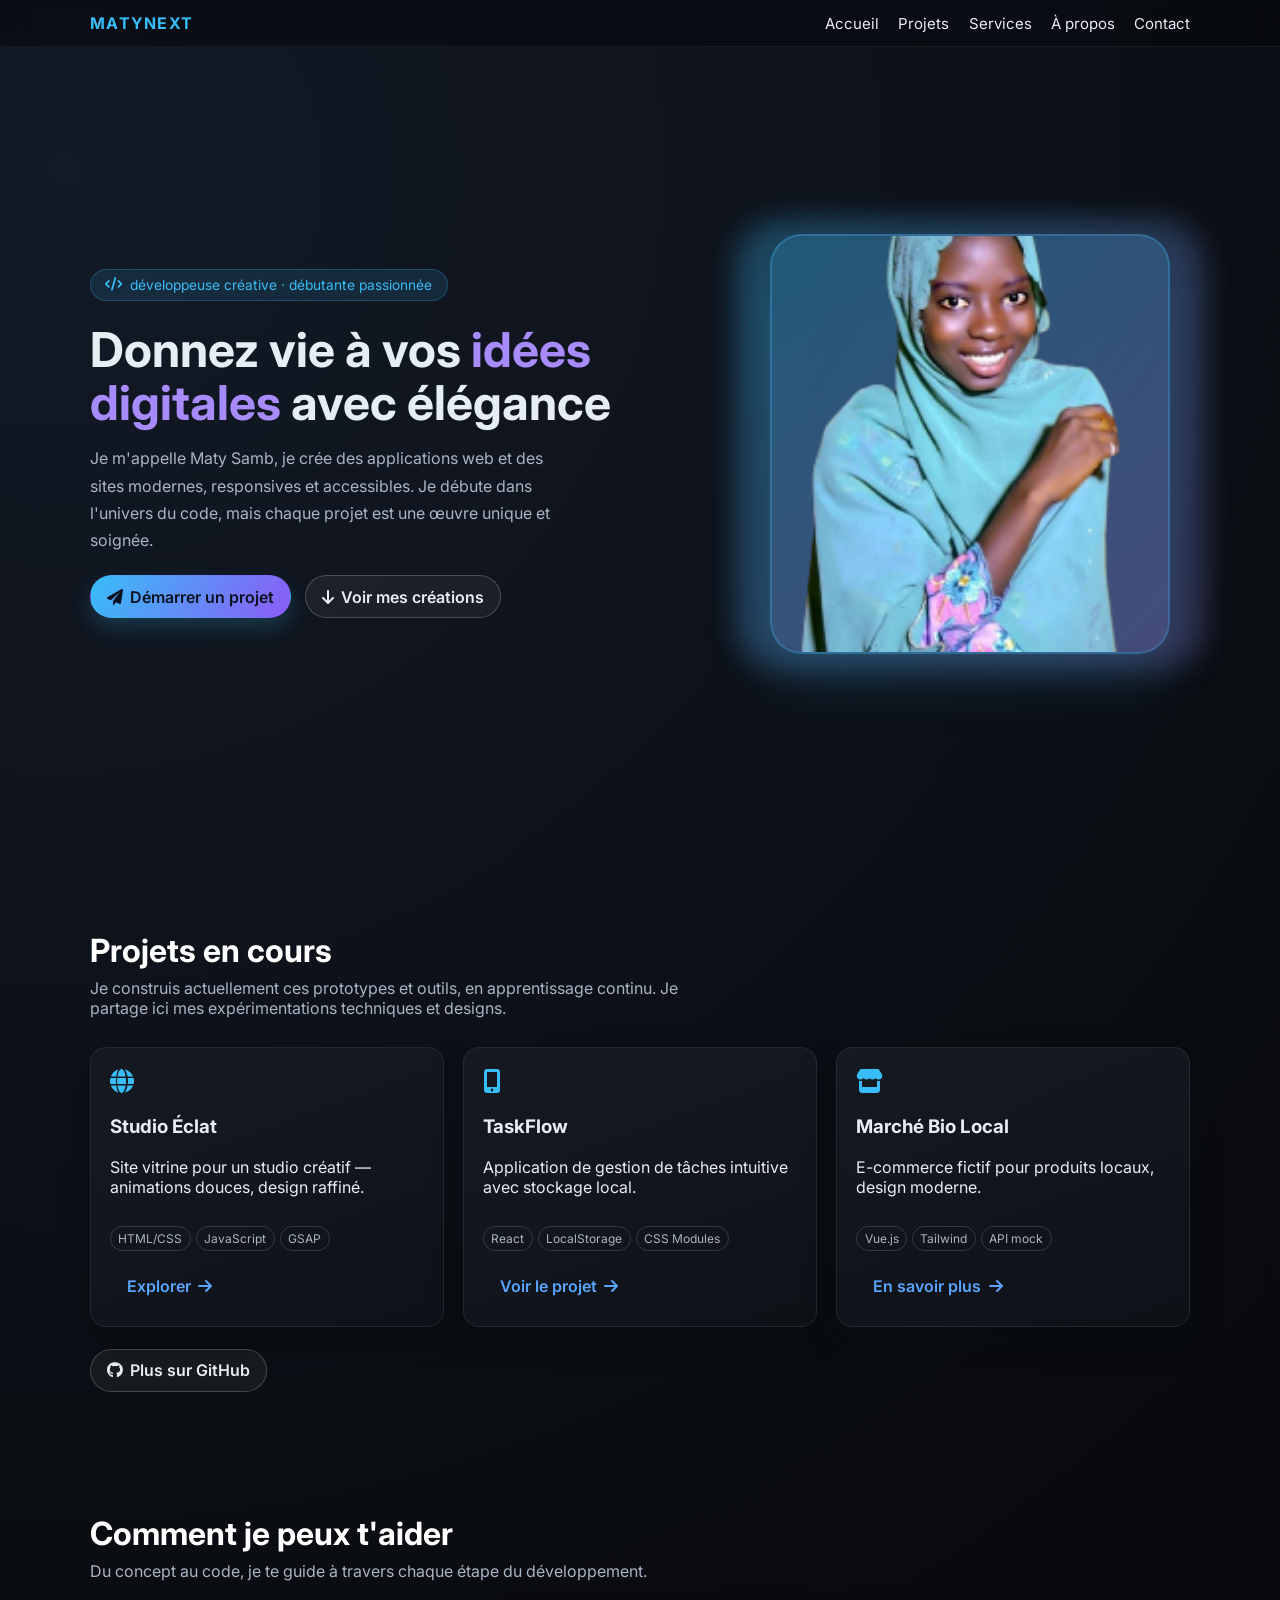
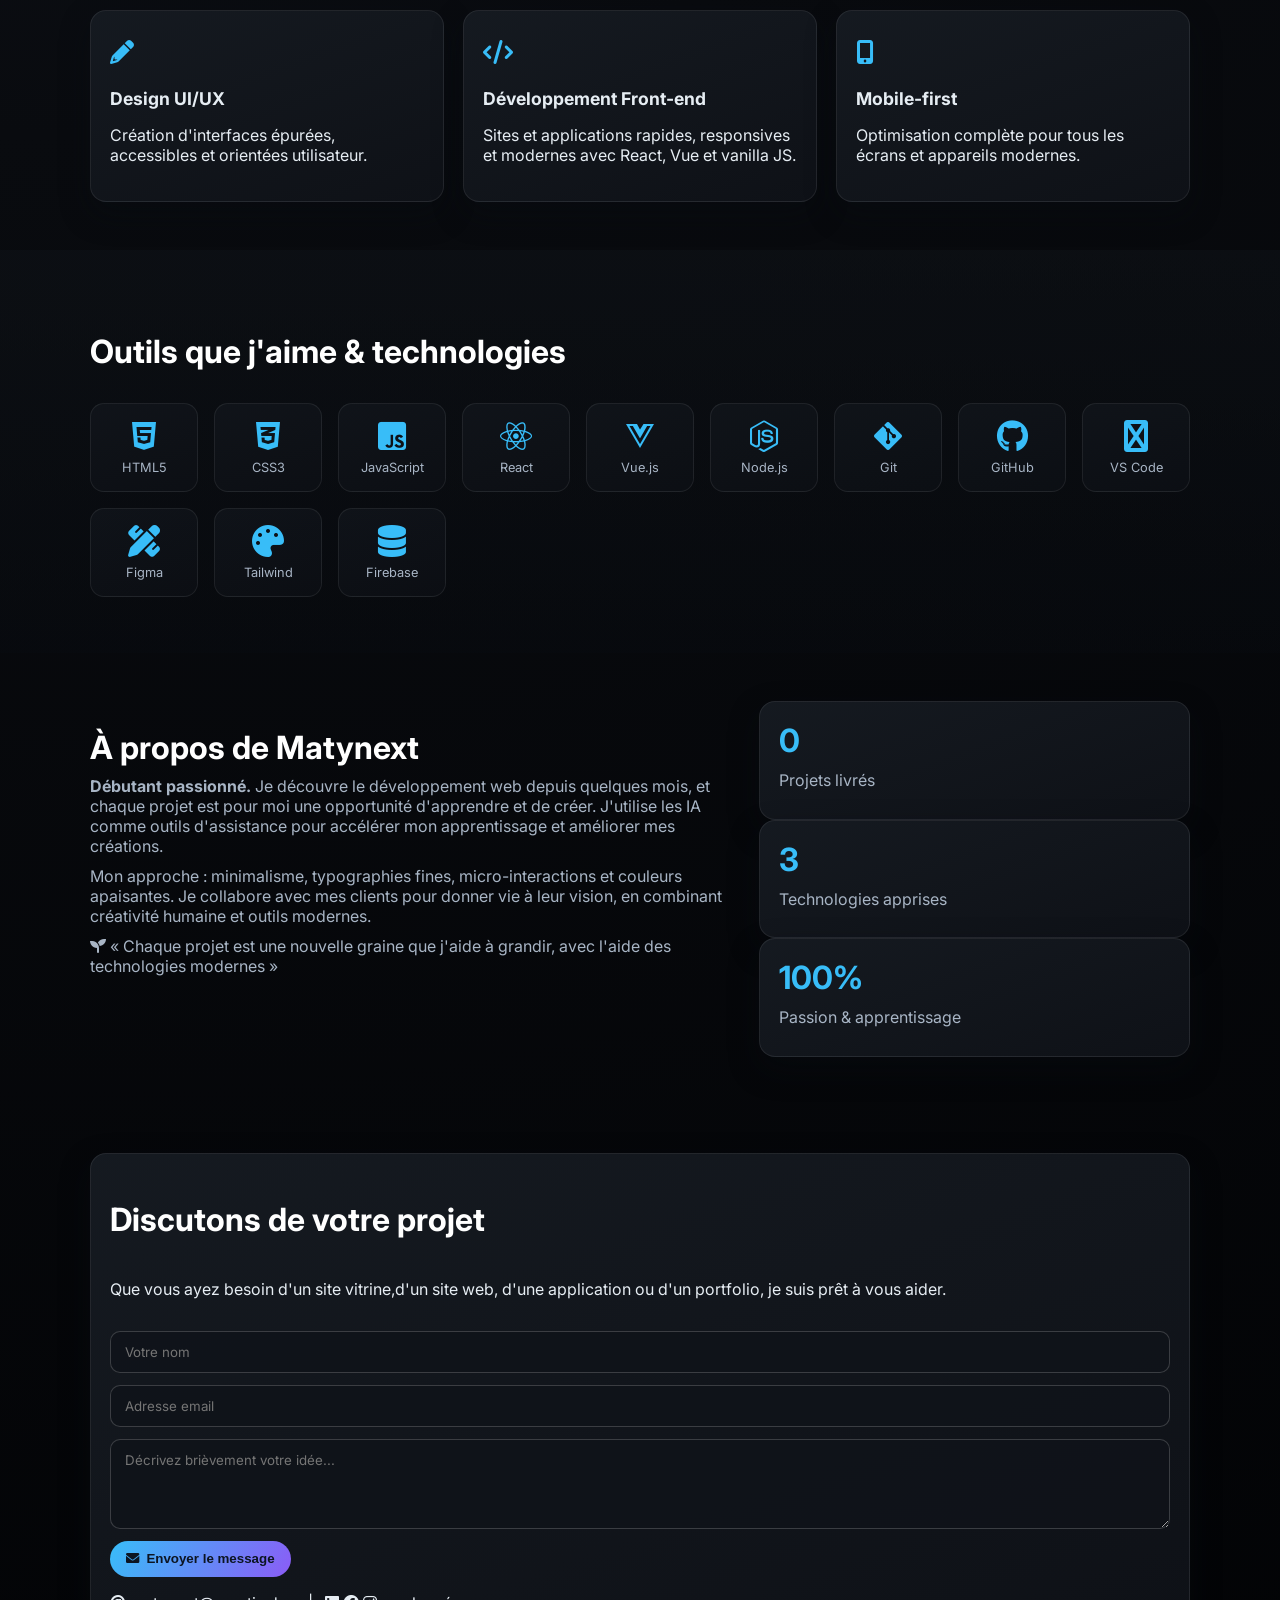
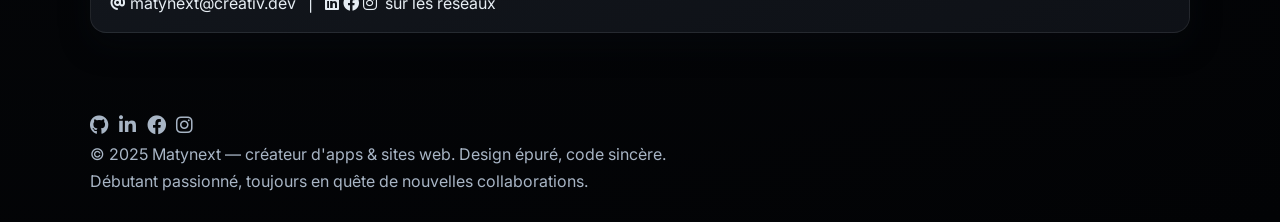
==== index.html @ 8b1a4844 "Rename main file to index.html for Netlify" ====
<!DOCTYPE html>
<html lang="fr">
<head>
  <meta charset="UTF-8">
  <meta name="viewport" content="width=device-width, initial-scale=1.0, viewport-fit=cover">
  <title>Matynext · Créatrice d'apps & sites web</title>
  
  <!-- Polices Google Fonts -->
  <link href="https://fonts.googleapis.com/css2?family=Inter:opsz,wght@14..32,300;14..32,400;14..32,500;14..32,600;14..32,700&family=Space+Grotesk:wght@400;500;600&display=swap" rel="stylesheet">
  
  <!-- Font Awesome icônes -->
  <link rel="stylesheet" href="https://cdnjs.cloudflare.com/ajax/libs/font-awesome/6.0.0-beta3/css/all.min.css">
  
  <!-- Mon fichier CSS externe -->
  <link rel="stylesheet" href="style.css">
</head>
<body>
  <a class="skip-link" href="#home">Aller au contenu</a>

  <!-- ==================== NAVIGATION ==================== -->
  <nav class="navbar" id="navbar" role="navigation" aria-label="Navigation principale">
    <div class="nav-container">
      <div class="logo">
        <a href="#">matynext</a>
      </div>
      <button class="nav-toggle" aria-label="Ouvrir le menu" aria-expanded="false" aria-controls="main-navigation" aria-haspopup="true">
        <i class="fas fa-bars"></i>
      </button>
      <ul class="nav-links" id="main-navigation">
        <li><a href="#home">Accueil</a></li>
        <li><a href="#projects">Projets</a></li>
        <li><a href="#services">Services</a></li>
        <li><a href="#about">À propos</a></li>
        <li><a href="#contact">Contact</a></li>
      </ul>
    </div>
  </nav>

  <!-- ==================== SECTION HERO ==================== -->
  <main>
    <section id="home" class="hero">
      <div class="container hero-grid">
        <div class="hero-content">
          <div class="hero-badge">
            <i class="fas fa-code"></i> développeuse créative · débutante passionnée 
          </div>
          <h1>Donnez vie à vos <span class="highlight">idées digitales</span> avec élégance</h1>
          <p>Je m'appelle Maty Samb, je crée des applications web et des sites modernes, responsives et accessibles. Je débute dans l'univers du code, mais chaque projet est une œuvre unique et soignée.</p>
          <div class="btn-group">
            <a href="#contact" class="btn-primary">
              <i class="fas fa-paper-plane"></i> Démarrer un projet
            </a>
            <a href="#projects" class="btn-outline">
              <i class="fas fa-arrow-down"></i> Voir mes créations
            </a>
          </div>
        </div>
        <div class="hero-visual">
          <div class="profile-container">
            <img src="profile.png" alt="Photo de profil - Matynext" class="profile-image">
          </div>
        </div>
      </div>
    </section>

    <!-- ==================== SECTION PROJETS ==================== -->
    <section id="projects">
      <div class="container">
        <h2 class="section-title">Projets en cours</h2>
        <div class="section-sub">
          Je construis actuellement ces prototypes et outils, en apprentissage continu. Je partage ici mes expérimentations techniques et designs.
        </div>
        
        <div class="projects-grid">
          <!-- Projet 1 -->
          <div class="project-card">
            <div class="project-icon"><i class="fas fa-globe"></i></div>
            <h3>Studio Éclat</h3>
            <p>Site vitrine pour un studio créatif — animations douces, design raffiné.</p>
            <div class="project-tags">
              <span>HTML/CSS</span>
              <span>JavaScript</span>
              <span>GSAP</span>
            </div>
            <a href="#" class="project-link">Explorer <i class="fas fa-arrow-right"></i></a>
          </div>

          <!-- Projet 2 -->
          <div class="project-card">
            <div class="project-icon"><i class="fas fa-mobile-alt"></i></div>
            <h3>TaskFlow</h3>
            <p>Application de gestion de tâches intuitive avec stockage local.</p>
            <div class="project-tags">
              <span>React</span>
              <span>LocalStorage</span>
              <span>CSS Modules</span>
            </div>
            <a href="#" class="project-link">Voir le projet <i class="fas fa-arrow-right"></i></a>
          </div>

          <!-- Projet 3 -->
          <div class="project-card">
            <div class="project-icon"><i class="fas fa-store"></i></div>
            <h3>Marché Bio Local</h3>
            <p>E-commerce fictif pour produits locaux, design moderne.</p>
            <div class="project-tags">
              <span>Vue.js</span>
              <span>Tailwind</span>
              <span>API mock</span>
            </div>
            <a href="#" class="project-link">En savoir plus <i class="fas fa-arrow-right"></i></a>
          </div>
        </div>

        <div class="github-more">
          <a href="#" class="btn-outline">
            <i class="fab fa-github"></i> Plus sur GitHub
          </a>
        </div>
      </div>
    </section>

    <!-- ==================== SECTION SERVICES ==================== -->
    <section id="services" class="services-section">
      <div class="container">
        <h2 class="section-title">Comment je peux t'aider</h2>
        <div class="section-sub">
          Du concept au code, je te guide à travers chaque étape du développement.
        </div>
        
        <div class="services-grid">
          <div class="service-item">
            <div class="service-icon"><i class="fas fa-pencil-alt"></i></div>
            <h4>Design UI/UX</h4>
            <p>Création d'interfaces épurées, accessibles et orientées utilisateur.</p>
          </div>
          <div class="service-item">
            <div class="service-icon"><i class="fas fa-code"></i></div>
            <h4>Développement Front-end</h4>
            <p>Sites et applications rapides, responsives et modernes avec React, Vue et vanilla JS.</p>
          </div>
          <div class="service-item">
            <div class="service-icon"><i class="fas fa-mobile-alt"></i></div>
            <h4>Mobile-first</h4>
            <p>Optimisation complète pour tous les écrans et appareils modernes.</p>
          </div>
        </div>
      </div>
    </section>

    <!-- ==================== SECTION OUTILS & TECHNOLOGIES ==================== -->
    <section id="tools" class="tools-section">
      <div class="container">
        <h2 class="section-title">Outils que j'aime & technologies</h2>
        <div class="tools-grid">
          <div class="tool-item" title="HTML5"><i class="fab fa-html5"></i><span>HTML5</span></div>
          <div class="tool-item" title="CSS3"><i class="fab fa-css3-alt"></i><span>CSS3</span></div>
          <div class="tool-item" title="JavaScript"><i class="fab fa-js-square"></i><span>JavaScript</span></div>
          <div class="tool-item" title="React"><i class="fab fa-react"></i><span>React</span></div>
          <div class="tool-item" title="Vue.js"><i class="fab fa-vuejs"></i><span>Vue.js</span></div>
          <div class="tool-item" title="Node.js"><i class="fab fa-node-js"></i><span>Node.js</span></div>
          <div class="tool-item" title="Git"><i class="fab fa-git-alt"></i><span>Git</span></div>
          <div class="tool-item" title="GitHub"><i class="fab fa-github"></i><span>GitHub</span></div>
          <div class="tool-item" title="VS Code"><i class="fab fa-code"></i><span>VS Code</span></div>
          <div class="tool-item" title="Figma"><i class="fas fa-pencil-ruler"></i><span>Figma</span></div>
          <div class="tool-item" title="Tailwind"><i class="fas fa-palette"></i><span>Tailwind</span></div>
          <div class="tool-item" title="Firebase"><i class="fas fa-database"></i><span>Firebase</span></div>
        </div>
      </div>
    </section>

    <!-- ==================== SECTION À PROPOS ==================== -->
    <section id="about">
      <div class="container about-wrap">
        <div class="about-text">
          <h2 class="section-title">À propos de Matynext</h2>
          <p><strong>Débutant passionné.</strong> Je découvre le développement web depuis quelques mois, et chaque projet est pour moi une opportunité d'apprendre et de créer. J'utilise les IA comme outils d'assistance pour accélérer mon apprentissage et améliorer mes créations.</p>
          <p>Mon approche : minimalisme, typographies fines, micro-interactions et couleurs apaisantes. Je collabore avec mes clients pour donner vie à leur vision, en combinant créativité humaine et outils modernes.</p>
          <p><i class="fas fa-seedling"></i> « Chaque projet est une nouvelle graine que j'aide à grandir, avec l'aide des technologies modernes »</p>
        </div>
        <div class="about-stats">
          <div>
            <span class="stat-number">0</span>
            <p>Projets livrés</p>
          </div>
          <div>
            <span class="stat-number">3</span>
            <p>Technologies apprises</p>
          </div>
          <div>
            <span class="stat-number">100%</span>
            <p>Passion & apprentissage</p>
          </div>
        </div>
      </div>
    </section>

    <!-- ==================== SECTION CONTACT ==================== -->
    <section id="contact">
      <div class="container">
        <div class="contact-section">
          <h2 class="section-title">Discutons de votre projet</h2>
          <p>Que vous ayez besoin d'un site vitrine,d'un site web, d'une application ou d'un portfolio, je suis prêt à vous aider.</p>
          
          <form class="contact-form" id="contactForm">
            <input type="text" id="userName" placeholder="Votre nom" required>
            <input type="email" id="userEmail" placeholder="Adresse email" required>
            <textarea id="userMessage" rows="4" placeholder="Décrivez brièvement votre idée..."></textarea>
            <button type="submit" class="btn-submit">
              <i class="fas fa-envelope"></i> Envoyer le message
            </button>
          </form>
          
          <div class="contact-info">
            <i class="fas fa-at"></i> matynext@creativ.dev &nbsp;&nbsp;|&nbsp;&nbsp;
            <i class="fab fa-linkedin"></i> <i class="fab fa-facebook"></i> <i class="fab fa-instagram"></i> &nbsp;sur les réseaux
          </div>
        </div>
      </div>
    </section>
  </main>

  <!-- ==================== FOOTER ==================== -->
  <footer>
    <div class="container">
      <div class="social-links">
        <a href="#" aria-label="GitHub"><i class="fab fa-github"></i></a>
        <a href="#" aria-label="LinkedIn"><i class="fab fa-linkedin-in"></i></a>
        <a href="#" aria-label="Facebook"><i class="fab fa-facebook"></i></a>
        <a href="#" aria-label="Instagram"><i class="fab fa-instagram"></i></a>
      </div>
      <p>© 2025 Matynext — créateur d'apps & sites web. Design épuré, code sincère.</p>
      <p class="footer-tagline">Débutant passionné, toujours en quête de nouvelles collaborations.</p>
    </div>
  </footer>

  <!-- Mon fichier JavaScript externe -->
  <script src="script.js"></script>
</body>
</html>
---- style.css ----
:root {
  --bg: #0d1117;
  --surface: #161b22;
  --surface-2: #21262d;
  --text: #e6edf3;
  --muted: #a8b5c5;
  --accent: #38bdf8;
  --accent-2: #a78bfa;
  --link: #58a6ff;
  --radius: 16px;
  --shadow: 0 12px 30px rgba(8, 12, 18, 0.4);
}

* {
  box-sizing: border-box;
}

html, body {
  margin: 0;
  padding: 0;
  background: radial-gradient(circle at 5% 5%, #131a26 0%, #090b0f 45%, #020305 100%);
  color: var(--text);
  font-family: "Inter", "Segoe UI", Roboto, sans-serif;
  text-rendering: optimizeLegibility;
  scroll-behavior: smooth;
}

a {
  color: inherit;
  text-decoration: none;
}

.skip-link {
  position: absolute;
  top: -40px;
  left: 0;
  background: var(--accent);
  color: #0b1220;
  padding: 0.6rem 1rem;
  border-radius: 0 0 0.25rem 0;
  z-index: 1000;
  transition: top 0.2s ease;
}

.skip-link:focus {
  top: 0;
}

:focus-visible {
  outline: 2px solid var(--accent);
  outline-offset: 2px;
}

.container {
  width: min(1100px, 92vw);
  margin: 0 auto;
}

.navbar {
  position: sticky;
  top: 0;
  width: 100%;
  z-index: 50;
  background: rgba(8, 11, 16, 0.72);
  border-bottom: 1px solid rgba(255, 255, 255, 0.06);
  backdrop-filter: blur(12px);
}

.nav-container {
  display: flex;
  align-items: center;
  justify-content: space-between;
  gap: 1rem;
  padding: 0.8rem 0;
  width: min(1100px, 90vw);
  margin: auto;
}

.logo a {
  font-weight: 700;
  letter-spacing: 0.08em;
  color: var(--accent);
  text-transform: uppercase;
}

.nav-links {
  list-style: none;
  display: flex;
  gap: 1.2rem;
  margin: 0;
  padding: 0;
}

.nav-links a {
  font-size: 0.94rem;
  color: var(--text);
  transition: color 0.2s ease, transform 0.2s ease;
}

.nav-links a:hover,
.nav-links a:focus {
  color: var(--accent);
  transform: translateY(-1px);
}

.nav-toggle {
  display: none;
  border: 0;
  background: transparent;
  color: var(--text);
  font-size: 1.2rem;
  cursor: pointer;
}

.hero {
  min-height: 90vh;
  display: grid;
  place-items: center;
  padding: 3rem 0 4rem;
}

.hero-grid {
  display: grid;
  grid-template-columns: minmax(0, 1fr) minmax(320px, 440px);
  align-items: center;
  gap: 2.5rem;
  max-width: 1100px;
}

.hero-content {
  animation: fadeInUp 0.8s ease forwards 0.2s;
  opacity: 0;
}

.hero-visual {
  display: flex;
  align-items: center;
  justify-content: center;
  position: relative;
  min-height: 420px;
}

.profile-container {
  position: relative;
  width: 100%;
  max-width: 420px;
  height: 420px;
  border-radius: 38px;
  overflow: hidden;
  background: linear-gradient(145deg, rgba(16, 23, 33, 0.9), rgba(21, 29, 42, 0.7));
  border: 1px solid rgba(67, 108, 194, 0.4);
  box-shadow: 0 24px 70px rgba(0, 0, 0, 0.35), inset 0 0 0 1px rgba(87, 165, 255, 0.12);
  transition: transform 0.35s ease, box-shadow 0.35s ease;
}

.profile-container::before {
  content: '';
  position: absolute;
  inset: 0;
  background-image: radial-gradient(circle at 20% 15%, rgba(56, 189, 248, 0.26), transparent 35%),
                    radial-gradient(circle at 80% 80%, rgba(167, 139, 250, 0.23), transparent 34%);
  z-index: 1;
  pointer-events: none;
}

.profile-image {
  width: 100%;
  height: 100%;
  object-fit: cover;
  object-position: center;
  border-radius: 32px;
  display: block;
  position: relative;
  z-index: 2;
}

.profile-container:hover {
  transform: translateY(-8px) scale(1.01);
  box-shadow: 0 30px 85px rgba(0, 0, 0, 0.45), inset 0 0 0 1px rgba(67, 108, 194, 0.6);
}

.hero-visual::after {
  content: '';
  position: absolute;
  inset: -15px;
  border-radius: 46px;
  background: linear-gradient(120deg, rgba(56, 189, 248, 0.38), rgba(167, 139, 250, 0.32));
  filter: blur(14px);
  opacity: 0.75;
}

.hero-visual > .profile-container {
  position: relative;
  z-index: 5;
}


.hero-content h1 {
  font-size: clamp(1.8rem, 4vw, 3rem);
  margin: 0.4rem 0 1rem;
  line-height: 1.1;
}

.highlight {
  color: var(--accent-2);
}

.hero-content p {
  color: var(--muted);
  line-height: 1.7;
  max-width: 46ch;
}

.hero-badge {
  display: inline-flex;
  align-items: center;
  gap: 0.5rem;
  margin-bottom: 1rem;
  color: var(--accent);
  background: rgba(56, 189, 248, 0.12);
  border: 1px solid rgba(56, 189, 248, 0.25);
  border-radius: 999px;
  padding: 0.45rem 0.9rem;
  font-size: 0.86rem;
}

.profile-container {
  position: relative;
  width: 100%;
  max-width: 400px;
  aspect-ratio: 1;
  border-radius: calc(var(--radius) * 2);
  overflow: hidden;
  background: linear-gradient(160deg, rgba(56, 189, 248, 0.2), rgba(167, 139, 250, 0.2));
  border: 2px solid rgba(56, 189, 248, 0.3);
  box-shadow: 0 20px 60px rgba(56, 189, 248, 0.2);
  animation: fadeInUp 0.8s ease forwards 0.2s;
  opacity: 0;
  animation-fill-mode: both;
}

.profile-container::before {
  content: '';
  position: absolute;
  inset: 0;
  background: linear-gradient(135deg, transparent 0%, rgba(56, 189, 248, 0.1) 100%);
  z-index: 1;
  pointer-events: none;
}

.profile-image {
  width: 100%;
  height: 100%;
  object-fit: cover;
  object-position: center;
  display: block;
}

.profile-container:hover {
  box-shadow: 0 24px 72px rgba(56, 189, 248, 0.3);
  border-color: rgba(56, 189, 248, 0.5);
  transform: translateY(-4px);
  transition: all 0.3s ease;
}

.btn-group {
  display: flex;
  flex-wrap: wrap;
  gap: 0.85rem;
  margin-top: 1.3rem;
}

.btn-primary,
.btn-outline,
.btn-submit,
.project-link {
  display: inline-flex;
  align-items: center;
  gap: 0.45rem;
  border-radius: 999px;
  padding: 0.66rem 1rem;
  font-weight: 600;
  border: 1px solid transparent;
  transition: all 0.3s ease;
}

.btn-primary {
  color: #0b1220;
  background: linear-gradient(120deg, #38bdf8, #8b5cf6);
  box-shadow: 0 10px 20px rgba(56, 189, 248, 0.2);
}

.btn-primary:hover {
  transform: translateY(-1px);
  box-shadow: 0 14px 26px rgba(56, 189, 248, 0.24);
}

.btn-outline {
  color: var(--text);
  border-color: rgba(204, 214, 224, 0.25);
  background: rgba(255, 255, 255, 0.05);
}

.btn-outline:hover {
  background: rgba(255, 255, 255, 0.12);
}

.section-title {
  font-size: clamp(1.4rem, 3vw, 2rem);
  margin-bottom: 0.5rem;
  color: #ffffff;
}

.section-sub {
  color: var(--muted);
  margin-bottom: 1.8rem;
  max-width: 64ch;
}

/* ==================== SECTION OUTILS ==================== */
.tools-section {
  padding: 3.5rem 0;
  background: linear-gradient(180deg, rgba(15, 19, 24, 0.5) 0%, rgba(8, 12, 18, 0.3) 100%);
}

.tools-grid {
  display: grid;
  grid-template-columns: repeat(auto-fit, minmax(100px, 1fr));
  gap: 1rem;
  margin-top: 2rem;
}

.tool-item {
  display: flex;
  flex-direction: column;
  align-items: center;
  justify-content: center;
  gap: 0.5rem;
  padding: 1rem;
  background: linear-gradient(160deg, rgba(22, 27, 34, 0.5), rgba(15, 18, 24, 0.5));
  border: 1px solid rgba(255, 255, 255, 0.08);
  border-radius: 14px;
  transition: all 0.3s ease;
  cursor: default;
}

.tool-item:hover {
  background: linear-gradient(160deg, rgba(22, 27, 34, 0.9), rgba(15, 18, 24, 0.9));
  border-color: rgba(56, 189, 248, 0.4);
  transform: translateY(-4px);
  box-shadow: 0 12px 24px rgba(56, 189, 248, 0.15);
}

.tool-item i {
  font-size: 2rem;
  color: var(--accent);
}

.tool-item span {
  font-size: 0.8rem;
  color: var(--muted);
  text-align: center;
  transition: color 0.3s ease;
}

.tool-item:hover span {
  color: var(--text);
}

.projects-grid,
.services-grid {
  display: grid;
  gap: 1.2rem;
  grid-template-columns: repeat(3, minmax(0, 1fr));
}

.project-card,
.service-item,
.about-stats > div,
.contact-section {
  background: linear-gradient(160deg, rgba(22, 27, 34, 0.95), rgba(15, 18, 24, 0.95));
  border: 1px solid rgba(255, 255, 255, 0.08);
  border-radius: var(--radius);
  padding: 1.2rem;
  box-shadow: var(--shadow);
  transition: all 0.3s ease;
}

.project-card:hover,
.service-item:hover {
  background: linear-gradient(160deg, rgba(30, 35, 44, 0.95), rgba(22, 26, 32, 0.95));
  border-color: rgba(56, 189, 248, 0.3);
  box-shadow: 0 16px 40px rgba(56, 189, 248, 0.12);
  transform: translateY(-6px);
}

.project-icon,
.service-item i {
  font-size: 1.5rem;
  color: var(--accent);
  margin-bottom: 0.7rem;
}

.service-icon {
  font-size: 2rem;
  color: var(--accent);
  margin-bottom: 0.8rem;
  transition: transform 0.3s ease, color 0.3s ease;
}

.service-item:hover .service-icon {
  transform: scale(1.15) rotate(8deg);
  color: var(--accent-2);
}

.service-item h4 {
  margin: 0 0 0.5rem 0;
  font-size: 1.1rem;
  color: var(--text);
}

.project-tags {
  margin-top: 0.85rem;
  display: inline-flex;
  flex-wrap: wrap;
  gap: 0.35rem;
}

.project-tags span {
  font-size: 0.75rem;
  border: 1px solid rgba(255, 255, 255, 0.15);
  padding: 0.25rem 0.45rem;
  border-radius: 999px;
  color: var(--muted);
}

.project-link {
  color: var(--link);
  margin-top: 0.8rem;
  transition: color 0.2s ease;
}

.project-link:hover {
  color: var(--accent);
}

.github-more {
  margin-top: 1.35rem;
}

.about-wrap {
  display: grid;
  grid-template-columns: 1.5fr 1fr;
  gap: 1.4rem;
  align-items: start;
}

.about-text p,
.about-stats p {
  color: var(--muted);
  margin: 0.6rem 0;
}

.stat-number {
  color: var(--accent);
  font-size: 2rem;
  font-weight: 700;
}

.contact-section {
  display: grid;
  gap: 1rem;
}

.contact-form {
  display: grid;
  gap: 0.75rem;
  margin: 0;
}

.contact-form input,
.contact-form textarea {
  border: 1px solid rgba(255, 255, 255, 0.18);
  border-radius: 10px;
  background: rgba(15, 19, 25, 0.8);
  color: var(--text);
  padding: 0.75rem 0.85rem;
  width: 100%;
  transition: all 0.3s ease;
  font-family: inherit;
}

.contact-form input:focus,
.contact-form textarea:focus {
  outline: none;
  border-color: rgba(56, 189, 248, 0.4);
  background: rgba(15, 19, 25, 0.95);
  box-shadow: 0 0 0 3px rgba(56, 189, 248, 0.1);
}

.btn-submit {
  background: linear-gradient(120deg, #38bdf8, #8b5cf6);
  color: #0c1522;
  border: none;
  width: fit-content;
}

footer {
  padding: 2rem 0 1.5rem;
  color: var(--muted);
}

footer .social-links {
  display: flex;
  align-items: center;
  gap: 0.65rem;
}

footer .social-links a {
  color: var(--muted);
  font-size: 1.2rem;
  transition: color 0.2s ease;
}

footer .social-links a:hover {
  color: var(--accent);
}

footer p {
  margin: 0.45rem 0;
}

section {
  padding: 3rem 0;
}

section h2 {
  margin-bottom: 1rem;
}

@keyframes fadeInUp {
  from {
    opacity: 0;
    transform: translateY(20px);
  }
  to {
    opacity: 1;
    transform: translateY(0);
  }
}

.project-card,
.service-item,
.tool-item {
  animation: fadeInUp 0.6s ease forwards;
  opacity: 0;
}

.project-card:nth-child(1),
.service-item:nth-child(1),
.tool-item:nth-child(1),
.tool-item:nth-child(2),
.tool-item:nth-child(3) {
  animation-delay: 0.1s;
}

.project-card:nth-child(2),
.service-item:nth-child(2),
.tool-item:nth-child(4),
.tool-item:nth-child(5),
.tool-item:nth-child(6) {
  animation-delay: 0.2s;
}

.project-card:nth-child(3),
.service-item:nth-child(3),
.tool-item:nth-child(7),
.tool-item:nth-child(8),
.tool-item:nth-child(9) {
  animation-delay: 0.3s;
}

.service-item:nth-child(4),
.tool-item:nth-child(10),
.tool-item:nth-child(11),
.tool-item:nth-child(12) {
  animation-delay: 0.4s;
}

@media (max-width: 980px) {
  .hero-grid {
    grid-template-columns: 1fr;
  }

  .projects-grid,
  .services-grid {
    grid-template-columns: repeat(2, minmax(0, 1fr));
  }

  .about-wrap {
    grid-template-columns: 1fr;
  }

  .tools-grid {
    grid-template-columns: repeat(auto-fit, minmax(80px, 1fr));
  }
}

@media (max-width: 760px) {
  section {
    padding: 2rem 0;
  }
  .nav-toggle {
    display: block;
  }

  .nav-links {
    position: fixed;
    inset: 60px 0 0 0;
    flex-direction: column;
    align-items: center;
    justify-content: start;
    padding-top: 1rem;
    gap: 1rem;
    background: rgba(8, 11, 16, 0.96);
    backdrop-filter: blur(16px);
    transform: translateY(-120%);
    transition: transform 0.25s ease;
    pointer-events: none;
    opacity: 0;
  }

  .nav-links.open {
    transform: translateY(0);
    opacity: 1;
    pointer-events: auto;
  }

  .nav-links a {
    font-size: 1.1rem;
  }

  .projects-grid,
  .services-grid {
    grid-template-columns: 1fr;
  }

  .container {
    width: 94vw;
  }

  .hero {
    min-height: 74vh;
  }
}

@media (prefers-reduced-motion: reduce) {
  *, *::before, *::after {
    transition-duration: 0.001ms !important;
    animation-duration: 0.001ms !important;
    animation-iteration-count: 1 !important;
  }
}
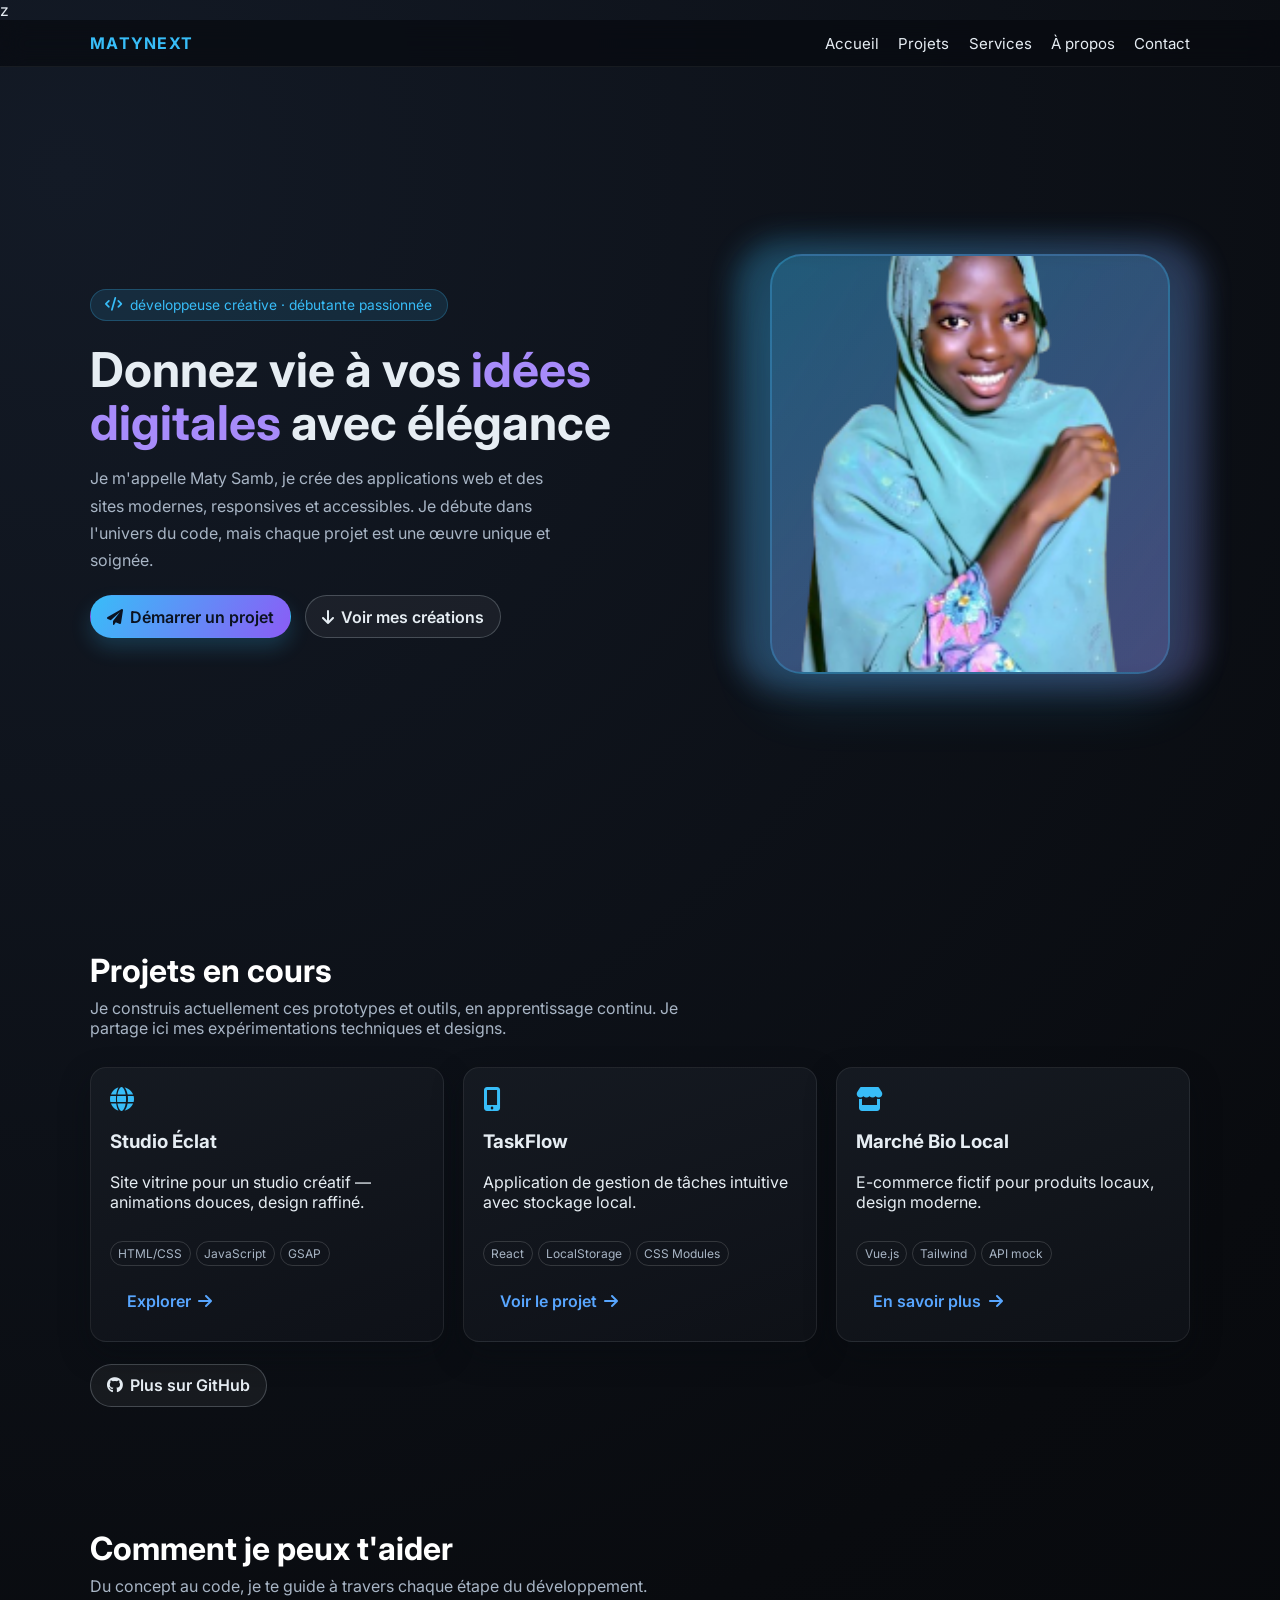
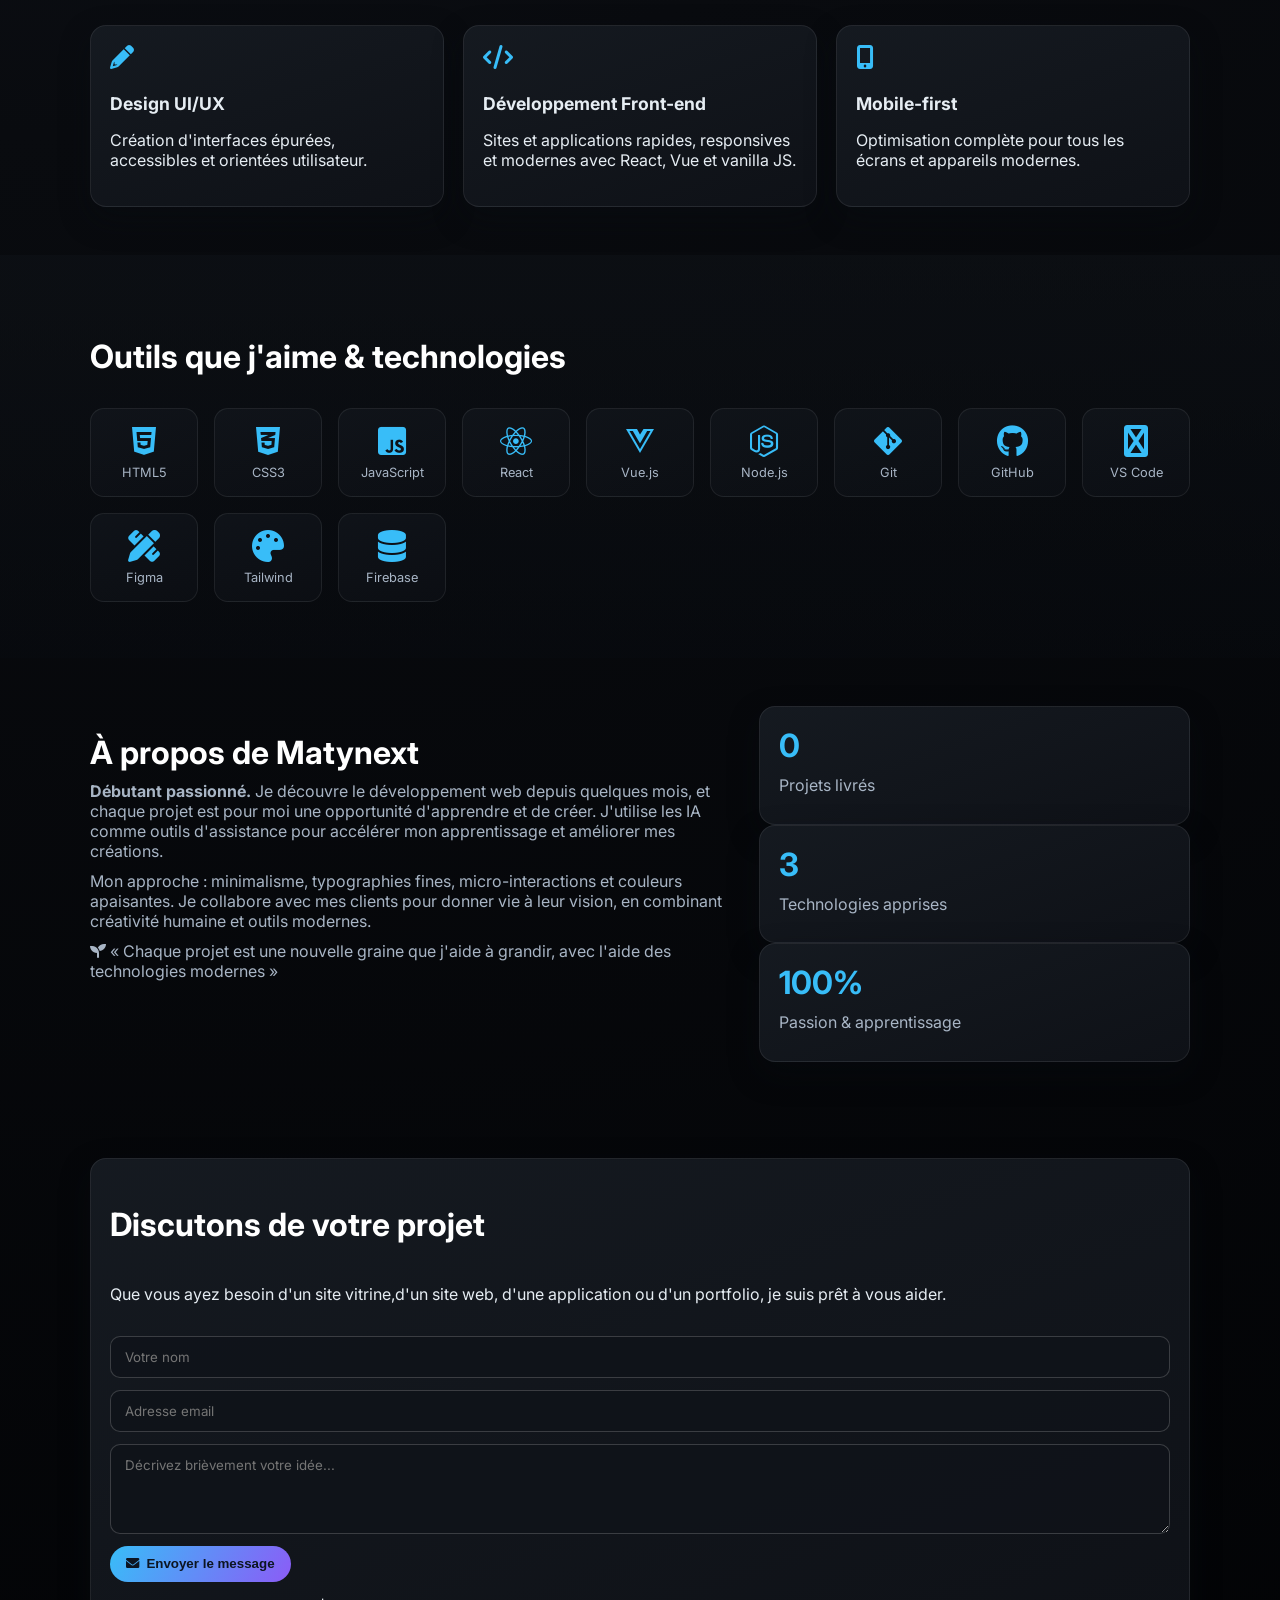
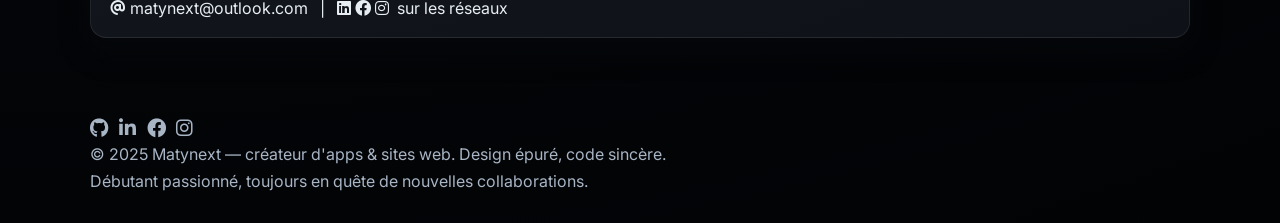
==== commit f47e8dc8: "Update homepage layout and scripts Improved design, fixed JS bugs, and adjusted styles." ====
--- a/index.html
+++ b/index.html
@@ -1,4 +1,4 @@
-<!DOCTYPE html>
+z<!DOCTYPE html>
 <html lang="fr">
 <head>
   <meta charset="UTF-8">
@@ -202,17 +202,27 @@
           <h2 class="section-title">Discutons de votre projet</h2>
           <p>Que vous ayez besoin d'un site vitrine,d'un site web, d'une application ou d'un portfolio, je suis prêt à vous aider.</p>
           
-          <form class="contact-form" id="contactForm">
-            <input type="text" id="userName" placeholder="Votre nom" required>
-            <input type="email" id="userEmail" placeholder="Adresse email" required>
-            <textarea id="userMessage" rows="4" placeholder="Décrivez brièvement votre idée..."></textarea>
+          <form class="contact-form" id="contactForm" action="https://formsubmit.co/matynext@outlook.com" method="POST">
+            <input type="hidden" name="_subject" value="Nouveau message depuis portfolio Matynext">
+            <input type="hidden" name="_captcha" value="false">
+            <input type="hidden" name="_cc" value="matynext@outlook.com">
+            <input type="hidden" name="_replyto" value="matynext@outlook.com">
+            <input type="hidden" name="_next" value="http://localhost:8000/?success=true">
+            <input type="text" id="userName" name="name" placeholder="Votre nom" required>
+            <input type="email" id="userEmail" name="email" placeholder="Adresse email" required>
+            <textarea id="userMessage" name=
+            
+            
+            
+            
+            "message" rows="4" placeholder="Décrivez brièvement votre idée..." required></textarea>
             <button type="submit" class="btn-submit">
               <i class="fas fa-envelope"></i> Envoyer le message
             </button>
           </form>
           
           <div class="contact-info">
-            <i class="fas fa-at"></i> matynext@creativ.dev &nbsp;&nbsp;|&nbsp;&nbsp;
+            <i class="fas fa-at"></i> matynext@outlook.com &nbsp;&nbsp;|&nbsp;&nbsp;
             <i class="fab fa-linkedin"></i> <i class="fab fa-facebook"></i> <i class="fab fa-instagram"></i> &nbsp;sur les réseaux
           </div>
         </div>
--- a/style.css
+++ b/style.css
@@ -503,6 +503,23 @@
   color: #0c1522;
   border: none;
   width: fit-content;
+}
+
+.confirmation-message {
+  background: rgba(56, 189, 248, 0.1);
+  border: 1px solid rgba(56, 189, 248, 0.3);
+  border-radius: 10px;
+  padding: 1rem;
+  margin: 1rem 0;
+  color: var(--accent);
+  font-weight: 500;
+  display: flex;
+  align-items: center;
+  gap: 0.5rem;
+}
+
+.confirmation-message i {
+  font-size: 1.2em;
 }
 
 footer {
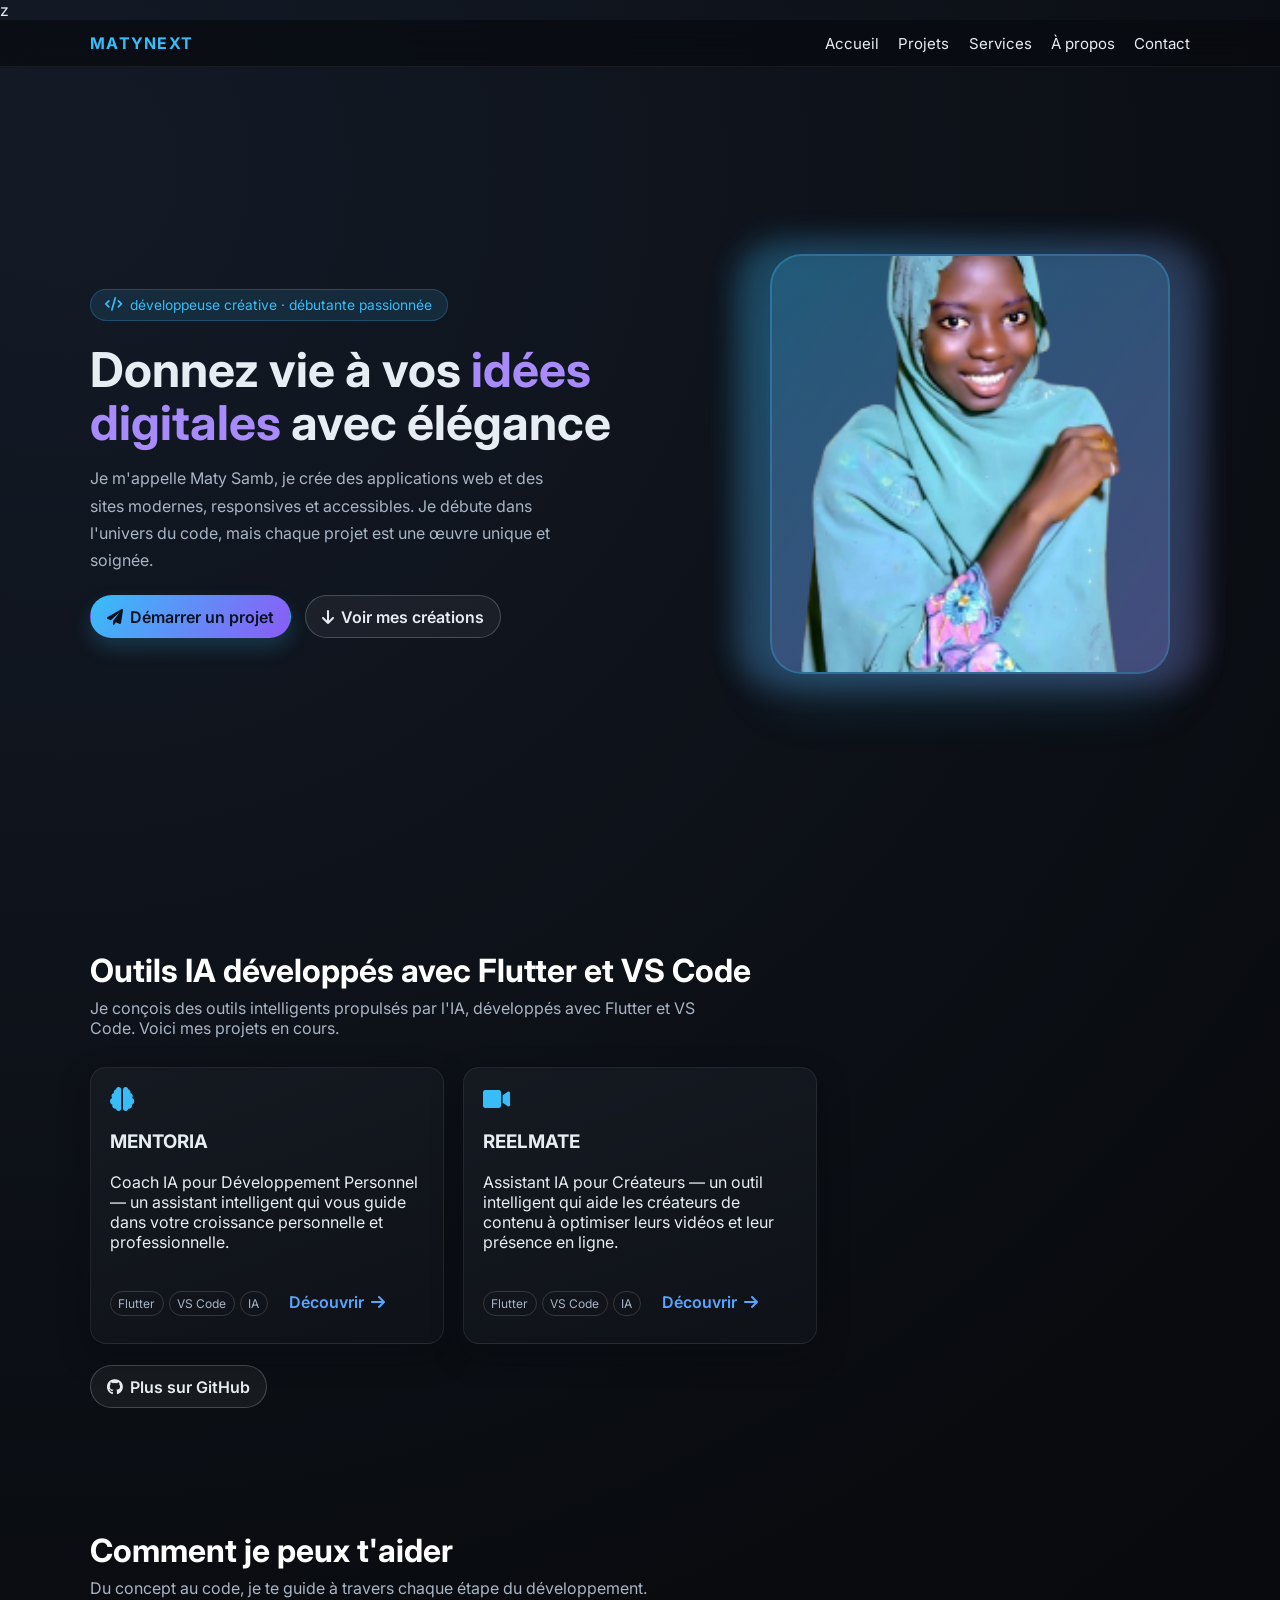
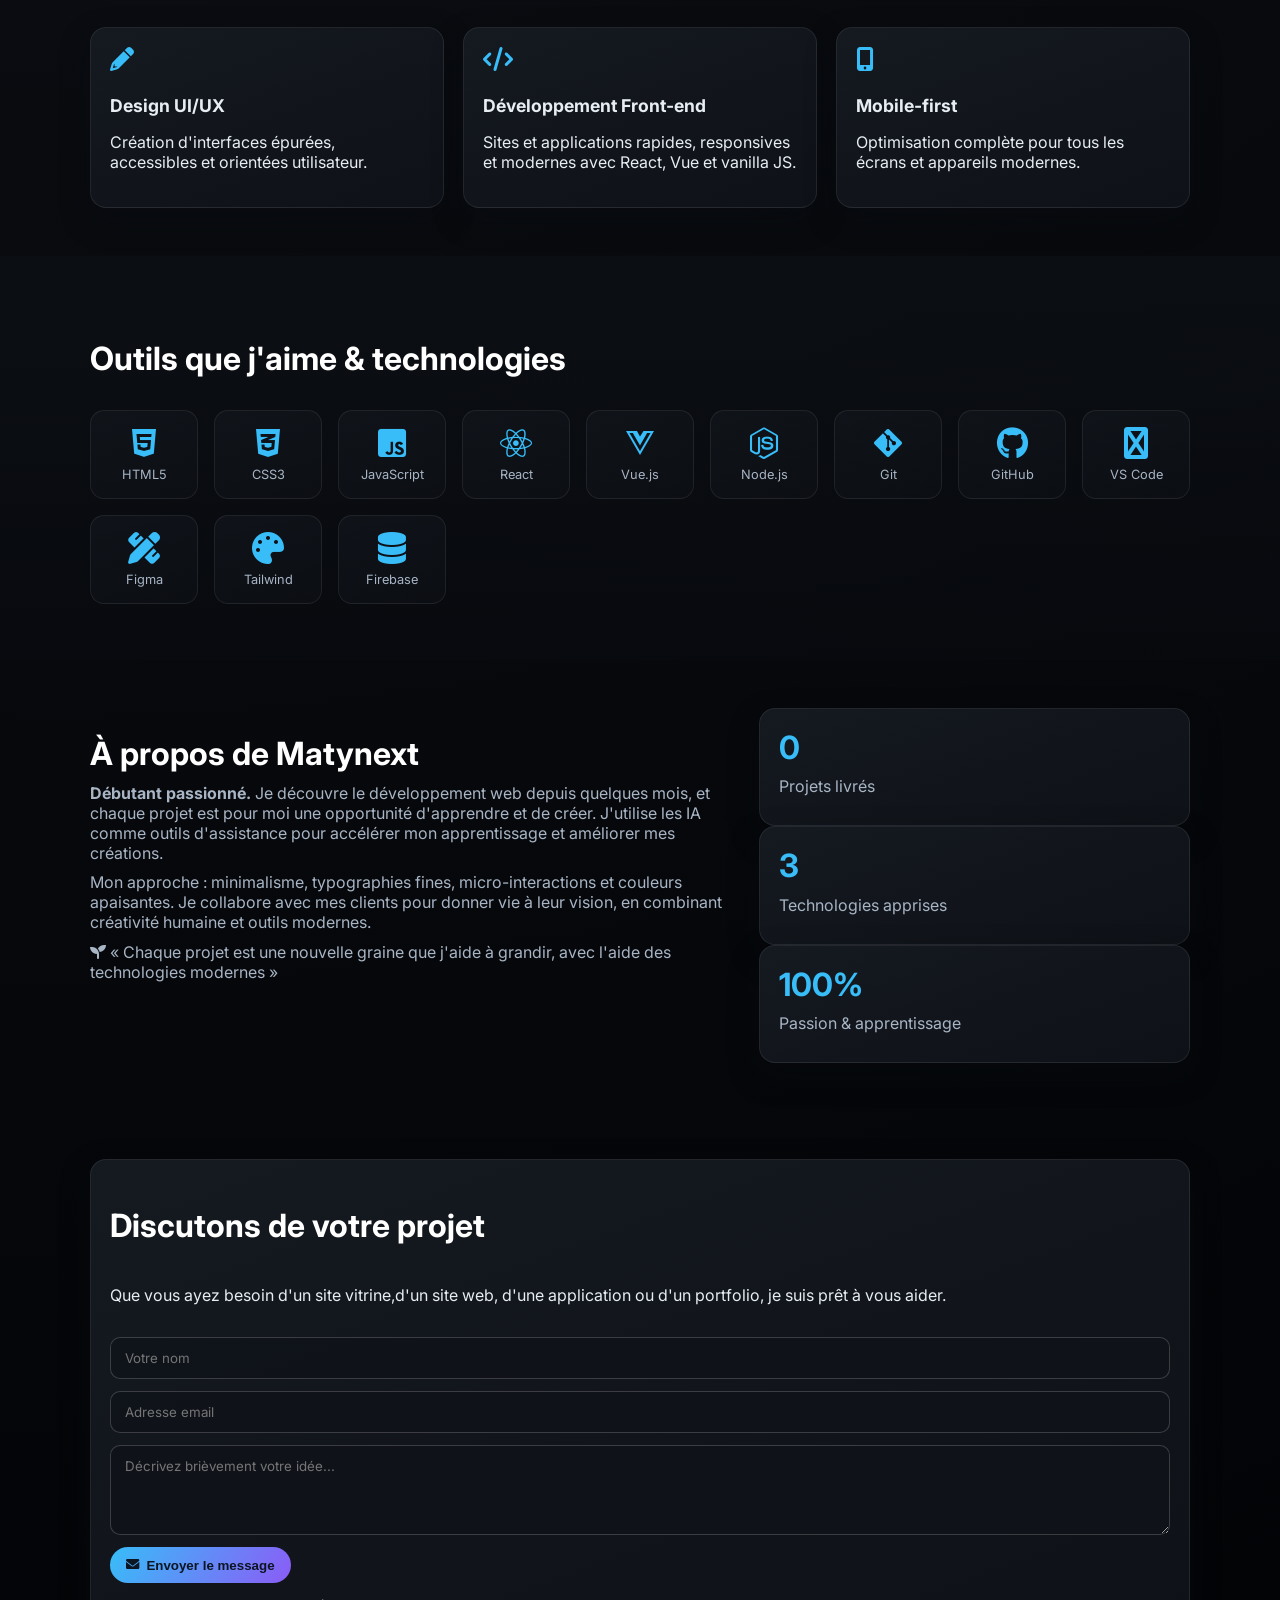
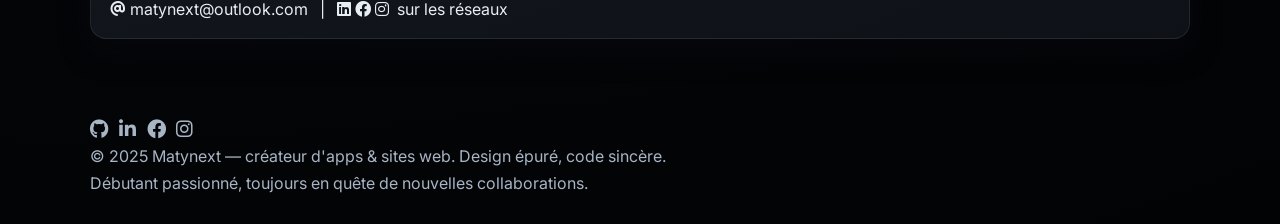
==== commit 34ef8d13: "Integrate Google AdSense script for automatic ad placement on website (69cbefb64303021e7b44a979)" ====
--- a/index.html
+++ b/index.html
@@ -13,6 +13,10 @@
   
   <!-- Mon fichier CSS externe -->
   <link rel="stylesheet" href="style.css">
+
+  <!-- Google AdSense -->
+  <script async src="https://pagead2.googlesyndication.com/pagead/js/adsbygoogle.js?client=ca-pub-2530306196862272"
+     crossorigin="anonymous"></script>
 </head>
 <body>
   <a class="skip-link" href="#home">Aller au contenu</a>
@@ -66,49 +70,36 @@
     <!-- ==================== SECTION PROJETS ==================== -->
     <section id="projects">
       <div class="container">
-        <h2 class="section-title">Projets en cours</h2>
+        <h2 class="section-title">Outils IA développés avec Flutter et VS Code</h2>
         <div class="section-sub">
-          Je construis actuellement ces prototypes et outils, en apprentissage continu. Je partage ici mes expérimentations techniques et designs.
-        </div>
-        
+          Je conçois des outils intelligents propulsés par l'IA, développés avec Flutter et VS Code. Voici mes projets en cours.
+        </div>
+
         <div class="projects-grid">
-          <!-- Projet 1 -->
+          <!-- Projet 1 - MENTORIA -->
           <div class="project-card">
-            <div class="project-icon"><i class="fas fa-globe"></i></div>
-            <h3>Studio Éclat</h3>
-            <p>Site vitrine pour un studio créatif — animations douces, design raffiné.</p>
+            <div class="project-icon"><i class="fas fa-brain"></i></div>
+            <h3>MENTORIA</h3>
+            <p>Coach IA pour Développement Personnel — un assistant intelligent qui vous guide dans votre croissance personnelle et professionnelle.</p>
             <div class="project-tags">
-              <span>HTML/CSS</span>
-              <span>JavaScript</span>
-              <span>GSAP</span>
+              <span>Flutter</span>
+              <span>VS Code</span>
+              <span>IA</span>
             </div>
-            <a href="#" class="project-link">Explorer <i class="fas fa-arrow-right"></i></a>
-          </div>
-
-          <!-- Projet 2 -->
+            <a href="#" class="project-link">Découvrir <i class="fas fa-arrow-right"></i></a>
+          </div>
+
+          <!-- Projet 2 - REELMATE -->
           <div class="project-card">
-            <div class="project-icon"><i class="fas fa-mobile-alt"></i></div>
-            <h3>TaskFlow</h3>
-            <p>Application de gestion de tâches intuitive avec stockage local.</p>
+            <div class="project-icon"><i class="fas fa-video"></i></div>
+            <h3>REELMATE</h3>
+            <p>Assistant IA pour Créateurs — un outil intelligent qui aide les créateurs de contenu à optimiser leurs vidéos et leur présence en ligne.</p>
             <div class="project-tags">
-              <span>React</span>
-              <span>LocalStorage</span>
-              <span>CSS Modules</span>
+              <span>Flutter</span>
+              <span>VS Code</span>
+              <span>IA</span>
             </div>
-            <a href="#" class="project-link">Voir le projet <i class="fas fa-arrow-right"></i></a>
-          </div>
-
-          <!-- Projet 3 -->
-          <div class="project-card">
-            <div class="project-icon"><i class="fas fa-store"></i></div>
-            <h3>Marché Bio Local</h3>
-            <p>E-commerce fictif pour produits locaux, design moderne.</p>
-            <div class="project-tags">
-              <span>Vue.js</span>
-              <span>Tailwind</span>
-              <span>API mock</span>
-            </div>
-            <a href="#" class="project-link">En savoir plus <i class="fas fa-arrow-right"></i></a>
+            <a href="#" class="project-link">Découvrir <i class="fas fa-arrow-right"></i></a>
           </div>
         </div>
 
